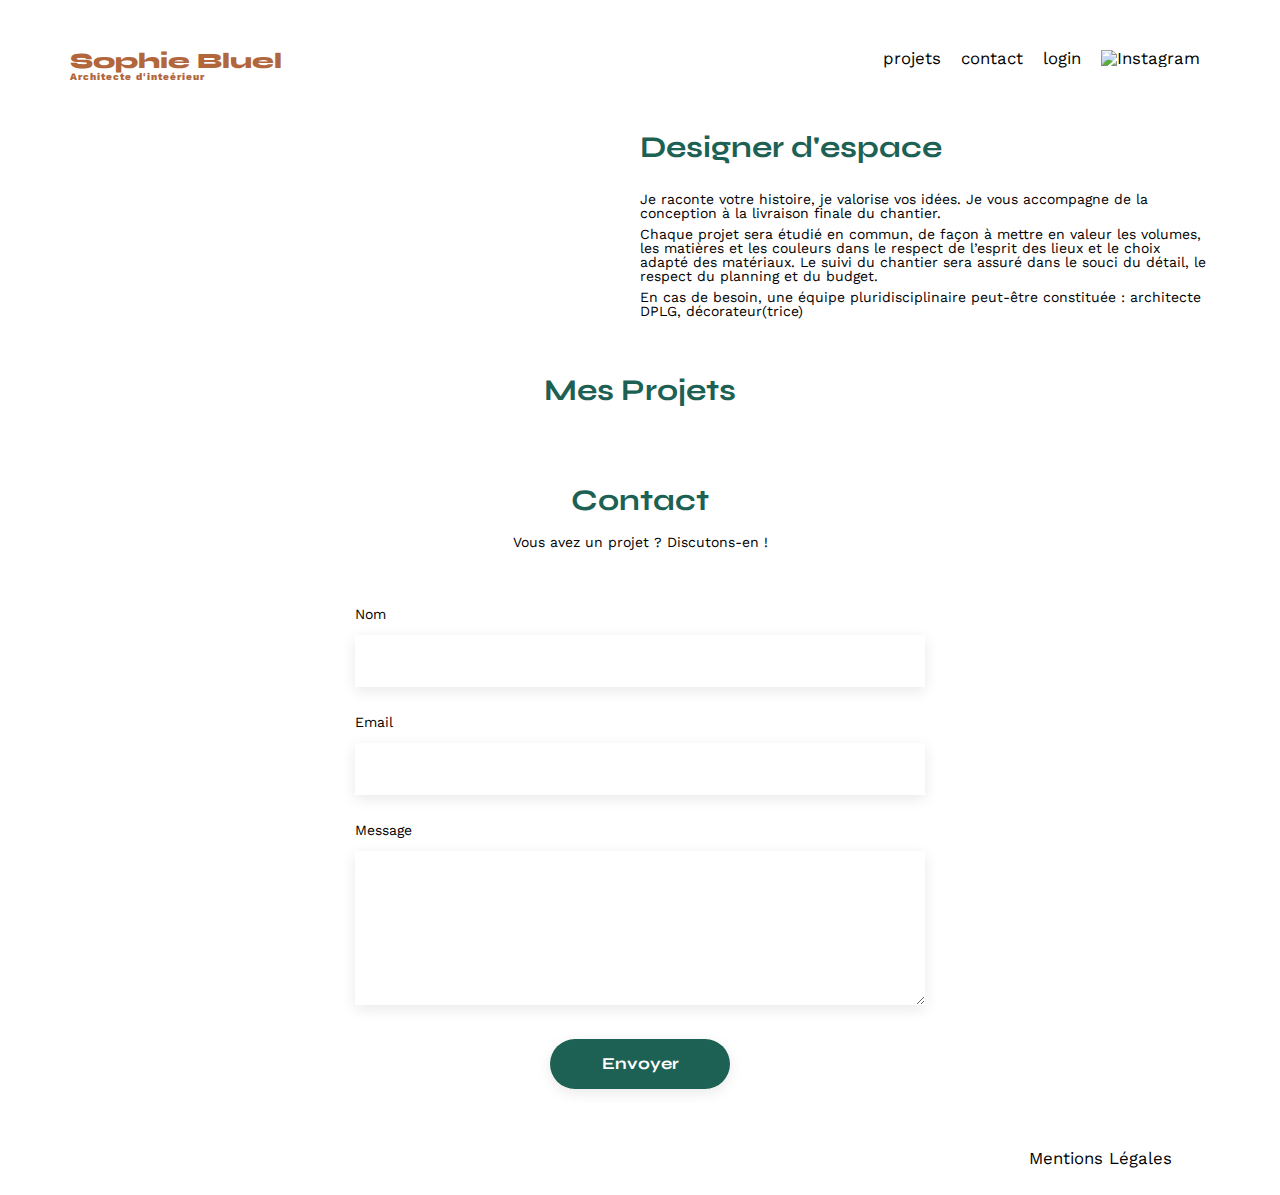
==== FrontEnd/index.html @ 7c037597 "mise en place de l'index.html" ====
<!DOCTYPE html>
<html lang="fr">
<head>
	<meta charset="UTF-8">
	<title>Sophie Bluel - Architecte d'intérieur</title>
	<meta name="viewport" content="width=device-width, initial-scale=1.0">
	<link rel="preconnect" href="https://fonts.googleapis.com">
	<link rel="preconnect" href="https://fonts.gstatic.com" crossorigin>
	<link href="https://fonts.googleapis.com/css2?family=Syne:wght@700;800&family=Work+Sans&display=swap" rel="stylesheet">
	<meta name="description" content="">
	<link rel="stylesheet" href="./assets/style.css">
</head>
<body>
<header>
	<h1>Sophie Bluel <span>Architecte d'inteérieur</span></h1>
	<nav>
		<ul>
			<li>projets</li>
			<li>contact</li>
			<li>login</li>
			<li><img src="./assets/icons/instagram.png" alt="Instagram"></li>
		</ul>
	</nav>
</header>
<main>
	<section id="introduction">
		<figure>
			<img src="./assets/images/sophie-bluel.png" alt="">
		</figure>
		<article>
			<h2>Designer d'espace</h2>
			<p>Je raconte votre histoire, je valorise vos idées. Je vous accompagne de la conception à la livraison finale du chantier.</p>
			<p>Chaque projet sera étudié en commun, de façon à mettre en valeur les volumes, les matières et les couleurs dans le respect de l’esprit des lieux et le choix adapté des matériaux. Le suivi du chantier sera assuré dans le souci du détail, le respect du planning et du budget.</p>
			<p>En cas de besoin, une équipe pluridisciplinaire peut-être constituée : architecte DPLG, décorateur(trice)</p>
		</article>
	</section>
	<section id="portfolio">
		<h2>Mes Projets</h2>
		<div class="filtres">
		</div>
		<div class="gallery">
		</div>
	</section>
	<section id="contact">
		<h2>Contact</h2>
		<p>Vous avez un projet ? Discutons-en !</p>
		<form action="#" method="post">
			<label for="name">Nom</label>
			<input type="text" name="name" id="name">
			<label for="email">Email</label>
			<input type="email" name="email" id="email">
			<label for="message">Message</label>
			<textarea name="message" id="message" cols="30" rows="10"></textarea>
			<input type="submit" value="Envoyer">
		</form>
	</section>
</main>

<footer>
	<nav>
		<ul>
			<li>Mentions Légales</li>
		</ul>
	</nav>
</footer>
<script  src="./assets/index.js"></script>
</body>
</html>
---- FrontEnd/assets/style.css ----
/* http://meyerweb.com/eric/tools/css/reset/
   v2.0 | 20110126
   License: none (public domain)
*/

html, body, div, span, applet, object, iframe,
h1, h2, h3, h4, h5, h6, p, blockquote, pre,
a, abbr, acronym, address, big, cite, code,
del, dfn, em, img, ins, kbd, q, s, samp,
small, strike, strong, sub, sup, tt, var,
b, u, i, center,
dl, dt, dd, ol, ul, li,
fieldset, form, label, legend,
table, caption, tbody, tfoot, thead, tr, th, td,
article, aside, canvas, details, embed,
figure, figcaption, footer, header, hgroup,
menu, nav, output, ruby, section, summary,
time, mark, audio, video {
	margin: 0;
	padding: 0;
	border: 0;
	font-size: 100%;
	font: inherit;
	vertical-align: baseline;
}
/* HTML5 display-role reset for older browsers */
article, aside, details, figcaption, figure,
footer, header, hgroup, menu, nav, section {
	display: block;
}
body {
	line-height: 1;
}
ol, ul {
	list-style: none;
}
blockquote, q {
	quotes: none;
}
blockquote:before, blockquote:after,
q:before, q:after {
	content: '';
	content: none;
}
table {
	border-collapse: collapse;
	border-spacing: 0;
}
/** end reset css**/
body {
	max-width: 1140px;
	margin:auto;
	font-family: 'Work Sans' ;
	font-size: 14px;
}
header {
	display: flex;
	justify-content: space-between;
	margin: 50px 0
}
section {
	margin: 50px 0
}

h1{
	display: flex;
	flex-direction: column;
	font-family: 'Syne';
	font-size: 22px;
	font-weight: 800;
	color: #B1663C
}

h1 > span {
	font-family: 'Work Sans';
	font-size:10px;
	letter-spacing: 0.1em;
;
}

h2{
	font-family: 'Syne';
	font-weight: 700;
	font-size: 30px;
	color: #1D6154
}
nav ul {
	display: flex;
	align-items: center;
	list-style-type: none;

}
nav li {
	padding: 0 10px;
	font-size: 1.2em;
}

li:hover {
	color: #B1663C;
}
#introduction {
	display: flex;
	align-items: center;
}
#introduction figure {
	flex: 1
}
#introduction img {
	display: block;
	margin: auto;
	width: 80%;
}

#introduction article {
	flex: 1
}
#introduction h2 {
	margin-bottom: 1em;
}

#introduction p {
	margin-bottom: 0.5em;
}
#portfolio h2 {
	text-align: center;
	margin-bottom: 1em;
}

/**Ajout des filtres**/
.filtres {
	display: flex;
	flex-direction: row;
	justify-content: center;
	font-size: 16px;
}
.filtresborder:hover {
	background-color: #1D6154;
	color: #fff;
}
.filtresborder{
	border: 1px solid #1D6154;
	border-radius: 60px;
	margin-right: 10px;
	padding :9px 30px;
	margin-bottom: 51px;
	cursor: pointer;
	background-color: #fff;
	color: #1D6154;
	font-family: 'Syne';
	font-size: 16px;

}
/**/

.gallery {
	width: 100%;
	display: grid;
	grid-template-columns: 1fr 1fr 1fr;
	grid-column-gap: 20px;
	grid-row-gap: 20px;
}

.gallery img {
	width: 100%;

}
#contact {
	width: 50%;
margin: auto;
}
#contact > * {
	text-align: center;

}
#contact h2{
	margin-bottom: 20px;
}
#contact form {
	text-align: left;
	margin-top:30px;
	display: flex;
	flex-direction: column;
}

#contact input {
	height: 50px;
	font-size: 1.2em;
	border: none;
	box-shadow: 0px 4px 14px rgba(0, 0, 0, 0.09);
}
#contact label {
	margin: 2em 0 1em 0;
}
#contact textarea {
	border: none;
	box-shadow: 0px 4px 14px rgba(0, 0, 0, 0.09);
}

input[type="submit"]{
	font-family: 'Syne';
	font-weight: 700;
	color: white;
	background-color: #1D6154;
	margin : 2em auto ;
	width: 180px;
	text-align: center;
	border-radius: 60px ;
}

footer nav ul {
	display: flex;
	justify-content: flex-end;
	margin: 2em
}
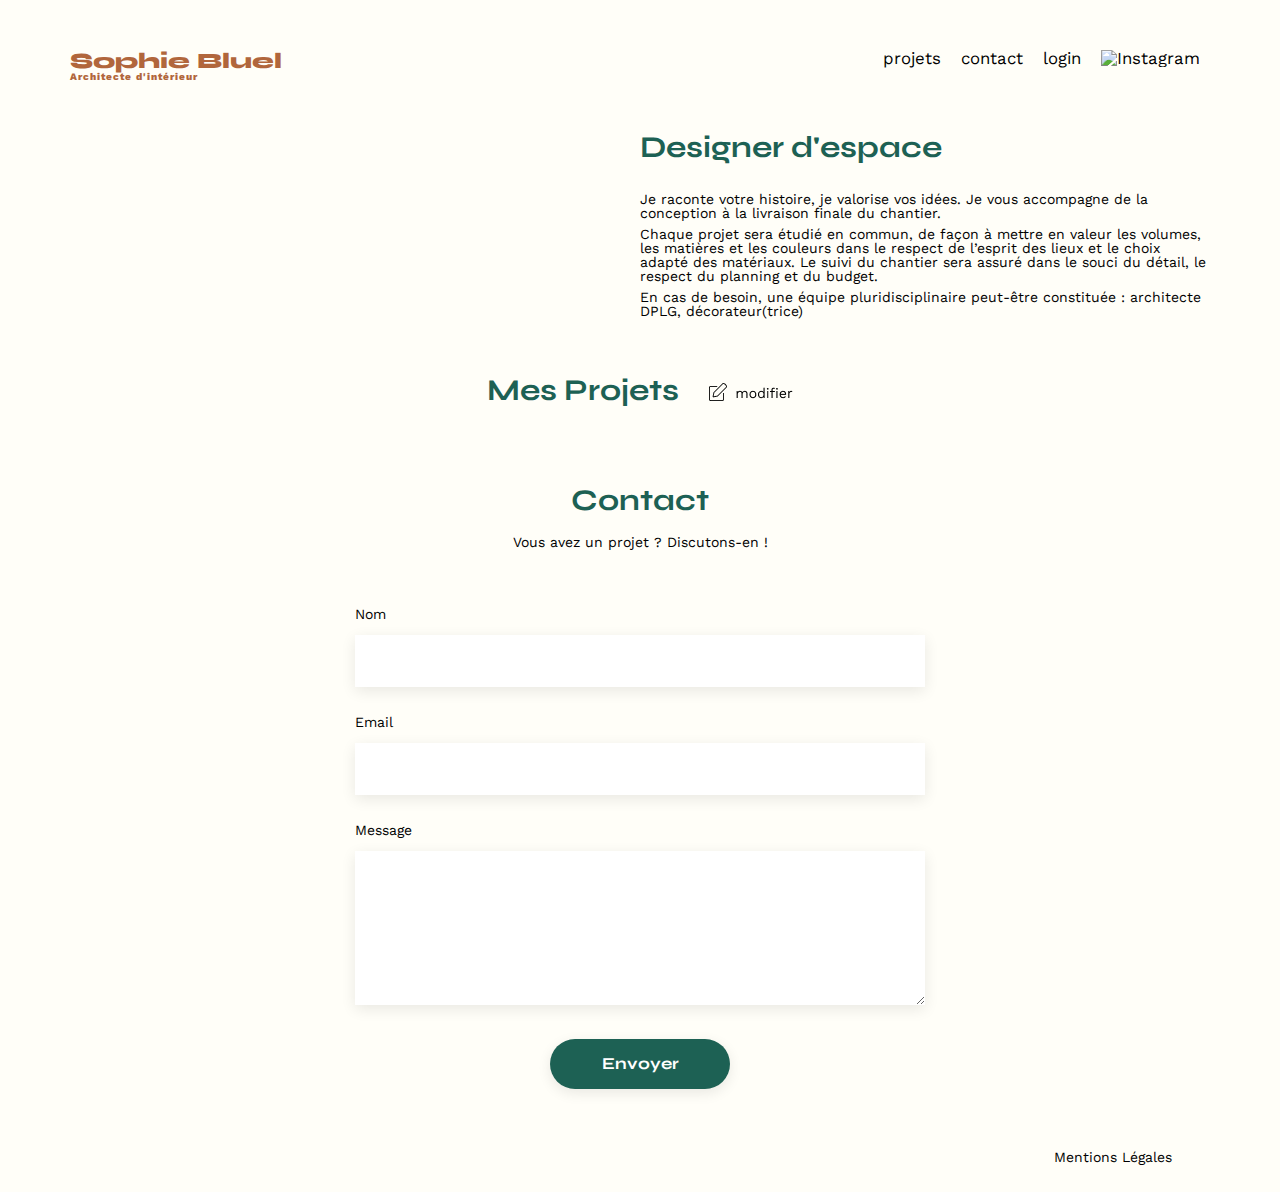
==== commit 9eddc668: "Ajout d'un fichier pour les filtres" ====
--- a/FrontEnd/index.html
+++ b/FrontEnd/index.html
@@ -1,68 +1,129 @@
 <!DOCTYPE html>
 <html lang="fr">
+
 <head>
 	<meta charset="UTF-8">
 	<title>Sophie Bluel - Architecte d'intérieur</title>
 	<meta name="viewport" content="width=device-width, initial-scale=1.0">
 	<link rel="preconnect" href="https://fonts.googleapis.com">
 	<link rel="preconnect" href="https://fonts.gstatic.com" crossorigin>
-	<link href="https://fonts.googleapis.com/css2?family=Syne:wght@700;800&family=Work+Sans&display=swap" rel="stylesheet">
+	<link href="https://fonts.googleapis.com/css2?family=Syne:wght@700;800&family=Work+Sans&display=swap"
+		rel="stylesheet">
 	<meta name="description" content="">
 	<link rel="stylesheet" href="./assets/style.css">
 </head>
+
 <body>
-<header>
-	<h1>Sophie Bluel <span>Architecte d'inteérieur</span></h1>
-	<nav>
-		<ul>
-			<li>projets</li>
-			<li>contact</li>
-			<li>login</li>
-			<li><img src="./assets/icons/instagram.png" alt="Instagram"></li>
-		</ul>
-	</nav>
-</header>
-<main>
-	<section id="introduction">
-		<figure>
-			<img src="./assets/images/sophie-bluel.png" alt="">
-		</figure>
-		<article>
-			<h2>Designer d'espace</h2>
-			<p>Je raconte votre histoire, je valorise vos idées. Je vous accompagne de la conception à la livraison finale du chantier.</p>
-			<p>Chaque projet sera étudié en commun, de façon à mettre en valeur les volumes, les matières et les couleurs dans le respect de l’esprit des lieux et le choix adapté des matériaux. Le suivi du chantier sera assuré dans le souci du détail, le respect du planning et du budget.</p>
-			<p>En cas de besoin, une équipe pluridisciplinaire peut-être constituée : architecte DPLG, décorateur(trice)</p>
-		</article>
-	</section>
-	<section id="portfolio">
-		<h2>Mes Projets</h2>
-		<div class="filtres">
-		</div>
-		<div class="gallery">
-		</div>
-	</section>
-	<section id="contact">
-		<h2>Contact</h2>
-		<p>Vous avez un projet ? Discutons-en !</p>
-		<form action="#" method="post">
-			<label for="name">Nom</label>
-			<input type="text" name="name" id="name">
-			<label for="email">Email</label>
-			<input type="email" name="email" id="email">
-			<label for="message">Message</label>
-			<textarea name="message" id="message" cols="30" rows="10"></textarea>
-			<input type="submit" value="Envoyer">
-		</form>
-	</section>
-</main>
+	<div class="modale_container" style="display: none;">
+		<div class="modale_overlay"></div>
+		<dialog>
+			<div class="icon_close_position">
+				<img class="icon_close" src="./assets/icons/close-svgrepo-com 1.png" alt="icon close">
+			</div>
+			<p class="galerie_photo">Galerie photo</p>
+			<div class="modal_gallery">
+			</div>
+			<div class="modale_button_supp">
+				<hr>
+				<button class="modal_button buttonAdd">Ajouter une photo</button>
+				<a class="modal_delete" href="#">Supprimer la photo</a>
+			</div>
+		</dialog>
+	</div>
+	<div class="modaleAdd_container" style="display: none;">
+		<div class="modale2_overlay"></div>
+		<dialog>
+			<div class="icon_close__flêche_position">
+				<img class="arrow" src="./assets/icons/arrow-left.png" alt="flêche gauche">
+				<img class="icon_close" id="close" src="./assets/icons/close-svgrepo-com 1.png" alt="icon close">
+			</div>
+			<p class="galerie_photo">Ajout photo</p>
+			<form id="modale" class="modale_Form" method="post" enctype="multipart/form-data">
+				<div class="addPictures" class="image_container">
+					<img id="imagePreview" src="#" alt="">
+					<img id="imageModale" src="./assets/icons/picture-svgrepo-com 1 (1).png" alt="photo">
+					<div class="parent-div" id="input_image_container">
+						<button>+ Ajouter photo</button>
+						<input class="file" type="file" id="file" name="photo">
+						<p class="maxMo">jpg, png : 4mo max</p>
+					</div>
+				</div>
+				<div class="modaleFormModale">
+					<label for="title">Titre</label>
+					<input class="modale_text" type="text" id="title" name="title">
+				</div>
+				<div class="modaleFormModale">
+					<label for="categorie">Catégorie</label>
+					<select id="categorie" type="text">
+					</select>
+				</div>
+				<hr>
+				<input class="modal_add_button" type="submit" value="Valider">
+			</form>
+		</dialog>
+	</div>
 
-<footer>
-	<nav>
-		<ul>
-			<li>Mentions Légales</li>
-		</ul>
-	</nav>
-</footer>
-<script  src="./assets/index.js"></script>
+	<header>
+		<h1>Sophie Bluel <span>Architecte d'intérieur</span></h1>
+		<nav>
+			<ul>
+				<li>projets</li>
+				<li>contact</li>
+				<li id="btnlogin"><a href="./login.html">login</a></li>
+				<li id="logout" class="hide"><a href="#">logout</a></li>
+				<li><img src="./assets/icons/instagram.png" alt="Instagram"></li>
+			</ul>
+		</nav>
+	</header>
+	<main>
+		<section id="introduction">
+			<figure>
+				<img src="./assets/images/sophie-bluel.png" alt="">
+			</figure>
+			<article>
+				<h2>Designer d'espace</h2>
+				<p>Je raconte votre histoire, je valorise vos idées. Je vous accompagne de la conception à la livraison
+					finale du chantier.</p>
+				<p>Chaque projet sera étudié en commun, de façon à mettre en valeur les volumes, les matières et les
+					couleurs dans le respect de l’esprit des lieux et le choix adapté des matériaux. Le suivi du
+					chantier sera assuré dans le souci du détail, le respect du planning et du budget.</p>
+				<p>En cas de besoin, une équipe pluridisciplinaire peut-être constituée : architecte DPLG,
+					décorateur(trice)</p>
+			</article>
+		</section>
+		<section id="portfolio">
+			<div class="modification">
+				<h2>Mes Projets</h2>
+				<a href="#"><img class="modification_icon" src="./assets/icons/Group 6.png" alt="icon modifié"></a>
+			</div>
+			<div class="filtres">
+			</div>
+			<div class="gallery">
+			</div>
+		</section>
+		<section id="contact">
+			<h2>Contact</h2>
+			<p>Vous avez un projet ? Discutons-en !</p>
+			<form id="sendContact" action="#" method="post">
+				<label for="name">Nom</label>
+				<input type="text" name="name" id="name">
+				<label for="email">Email</label>
+				<input type="email" name="email" id="email">
+				<label for="message">Message</label>
+				<textarea name="message" id="message" cols="30" rows="10"></textarea>
+				<input type="submit" value="Envoyer">
+			</form>
+		</section>
+	</main>
+
+	<footer>
+		<nav>
+			<ul>
+				<li>Mentions Légales</li>
+			</ul>
+		</nav>
+	</footer>
+	<script type="module" src="./assets/index.js"></script>
 </body>
-</html>
+
+</html>--- a/FrontEnd/assets/style.css
+++ b/FrontEnd/assets/style.css
@@ -52,6 +52,8 @@
 	margin:auto;
 	font-family: 'Work Sans' ;
 	font-size: 14px;
+	background: #FFFEF8;
+
 }
 header {
 	display: flex;
@@ -88,11 +90,20 @@
 	display: flex;
 	align-items: center;
 	list-style-type: none;
-
-}
+}
+
+nav ul a {
+	text-decoration: none;
+	color: black;
+}
+
 nav li {
 	padding: 0 10px;
 	font-size: 1.2em;
+}
+
+nav li img {
+	width: 25px;
 }
 
 li:hover {
@@ -125,7 +136,252 @@
 	text-align: center;
 	margin-bottom: 1em;
 }
-
+.position_image{
+	display: grid;
+}
+
+.modification {
+	display: flex;
+	justify-content: center;
+}
+.modification_icon {
+	margin-left: 30px;
+	margin-top: 8px;
+}
+
+.modale_container{
+	color:#fff;
+	width: 100%;
+	position: absolute;
+	top: 0;
+	left: 0;
+	height: 100%;
+}
+.modale_overlay{
+	width: 100%;
+	background: #0000004D;
+	position: fixed;
+	top: 0;
+	left: 0;
+	height: 100%;
+	cursor: pointer;
+}
+.modale2_overlay{
+	width: 100%;
+	background: #0000004D;
+	position: fixed;
+	top: 0;
+	left: 0;
+	height: 100%;
+	cursor: pointer;
+}
+.modaleAdd_container{
+	color: #fff;
+	width: 100%;
+	background: #0000004D;
+	position: absolute;
+	top: 0;
+	left: 0;
+	height: 3521px;
+}
+
+.modale_button_supp{
+	display: flex;
+	flex-direction: column;
+	margin-bottom: 30px;
+	align-items: center;
+}
+.modal_add_button{
+	border: 1px solid #A7A7A7;
+	color: #fff;
+	background: #A7A7A7;
+	border-radius: 60px;
+	padding :9px 30px;
+	margin-top: 50px;
+	margin-bottom: 20px;
+	align-items: center;
+	width: 237px;
+	font-family: 'Syne';
+}
+.modale_green{
+	background: #1D6154;
+}
+dialog {
+	width: 630px;
+	height: 731px;
+	flex-direction: column;
+	display: flex;
+	justify-content: space-between;
+	margin-top: 526px;
+	color: #fff;
+	border-radius: 10px;
+	padding-top: 30px;
+	padding-left: 30px;
+	padding-right: 30px;
+	
+}
+.galerie_photo{
+	text-align: center;
+	font-size: 26px;
+	font-family: 'Work Sans';
+}
+dialog p {
+	font-size: 12px;
+	color: black;
+}
+
+dialog::backdrop {
+	background: #0000004D;
+
+}
+.modal_button {
+	cursor: pointer;
+	border: 1px solid #1D6154;
+	color: #fff;
+	background: #1D6154;
+	border-radius: 60px;
+	padding :9px 30px;
+	margin-top: 50px;
+	margin-bottom: 20px;
+	align-items: center;
+	width: 237px;
+	font-family: 'Syne';
+}
+.modal_delete{
+	text-align: center;
+	color: red;
+	text-decoration: none;
+}
+
+.icon_close {
+	width: 24px;
+	cursor: pointer;
+}
+.icon_close_position{
+	display: flex;
+	justify-content: flex-end;
+}
+.icon_close__flêche_position{
+	display: flex;
+	justify-content: space-between;
+}
+.image_modal{
+	width: 90%;
+}
+
+.modal_gallery{
+	display: grid;
+	grid-template-columns: 1fr 1fr 1fr 1fr 1fr;
+	grid-row-gap: 20px;
+	margin-left: 105px;
+	margin-right: 79px;
+}
+.icon_delete{
+	cursor: pointer;
+	position: absolute;
+	margin-top: 5px;
+	margin-left: 37px;
+}
+.icon_move{
+	cursor: pointer;
+	position: absolute;
+	margin-top: 5px;
+	margin-left: 37px;
+	opacity: 0;
+}
+.position_image:hover .icon_move{
+	opacity: 1;
+
+}
+dialog hr {
+	border: none;
+  color: #B3B3B3;
+  width: 420px;
+  height: 0px;
+  border: 1px solid #B3B3B3;
+  left: 510px;
+  top: 1229px;
+}
+
+.modale_text{
+	height: 51px;
+	width: 420px;
+	color: black;
+	box-shadow: 0px 4px 14px 0px #00000017;
+	border: none;
+}
+#modale select{
+	height: 51px;
+	width: 420px;
+	color: black;
+	box-shadow: 0px 4px 14px 0px #00000017;
+	border: none;
+	background: #fff;
+	font-family: 'Work Sans';
+}
+
+#modale label {
+	color: black;
+	margin-bottom: 10px;
+}
+.modaleFormModale {
+	display: flex;
+	flex-direction: column;
+	text-align: left;
+	margin-bottom: 30px;
+}
+.modale_Form{
+	display: flex;
+	flex-direction: column;
+	align-items: center;
+	margin-top: 60px;
+}
+.addPictures{
+	width: 420px;
+    height: 173px;
+	margin-bottom: 35px;
+	background: #E8F1F6;
+	display: flex;
+	justify-content: space-evenly;
+	flex-direction: column;
+	align-items: center;
+
+}
+#imageModale{
+	width: 58px;
+}
+.maxMo{
+	display: flex;
+	flex-direction: column;
+	align-items: center;
+	padding-top: 10px;
+	padding-bottom: 10px;
+}
+#imagePreview{
+	width: 129px;
+}
+.parent-div {
+	display: inline-block;
+	position: relative;
+	overflow: hidden;
+}
+.parent-div input[type=file] {
+	left: 0;
+	top: 0;
+	opacity: 0;
+	position: absolute;
+	font-size: 90px;
+}
+#modale button {
+	cursor: pointer;
+	height: 36px;
+	width: 173px;
+	border-radius: 50px;
+	border: none;
+	color:#306685;
+	font-family: 'Work Sans';
+	background: #CBD6DC;
+}
 /**Ajout des filtres**/
 .filtres {
 	display: flex;
@@ -164,9 +420,78 @@
 	width: 100%;
 
 }
+
+/* Affichage des photos*/
+.active  {
+	display: flex;
+	background: #1D6154;
+	color: #fff;
+}
+.hide {
+	display: none;
+}
+
+/* Login*/
+#login {
+	display: flex;
+	justify-content: center;
+	flex-direction: column;
+	text-align: center;
+}
+
+.loginForm {
+	display: flex;
+	flex-direction: column;
+	align-items: center;
+	margin-top: 60px;
+}
+
+.loginFormEmail {
+	display: flex;
+	flex-direction: column;
+	width: 375px;
+	text-align: left;
+	margin-bottom: 30px;
+}
+
+#login input {
+	height: 39px;
+	box-shadow: 0px 4px 14px rgba(0, 0, 0, 0.09);
+	border:none;
+	background: #fff;
+}
+
+#login label {
+	margin-bottom: 6px;
+}
+
+#login button {
+	background: #1D6154;
+	color: #fff;
+	border: 1px solid #1D6154;
+	border-radius: 60px;
+	margin-right: 10px;
+	padding :9px 30px;
+}
+
+#login a {
+	color: #3D3D3D;
+	margin-top: 30px;
+}
+
+#errorEmail{
+	color: red;
+	margin-top: 8px;
+}
+
+#errorPassword {
+	margin-top: 8px;
+	color: red;
+	padding: 0 
+	}
 #contact {
 	width: 50%;
-margin: auto;
+	margin: auto;
 }
 #contact > * {
 	text-align: center;
@@ -196,7 +521,7 @@
 	box-shadow: 0px 4px 14px rgba(0, 0, 0, 0.09);
 }
 
-input[type="submit"]{
+#sendContact input[type="submit"]{
 	font-family: 'Syne';
 	font-weight: 700;
 	color: white;
@@ -213,3 +538,7 @@
 	margin: 2em
 }
 
+footer nav li {
+	font-size: 14px;
+
+}
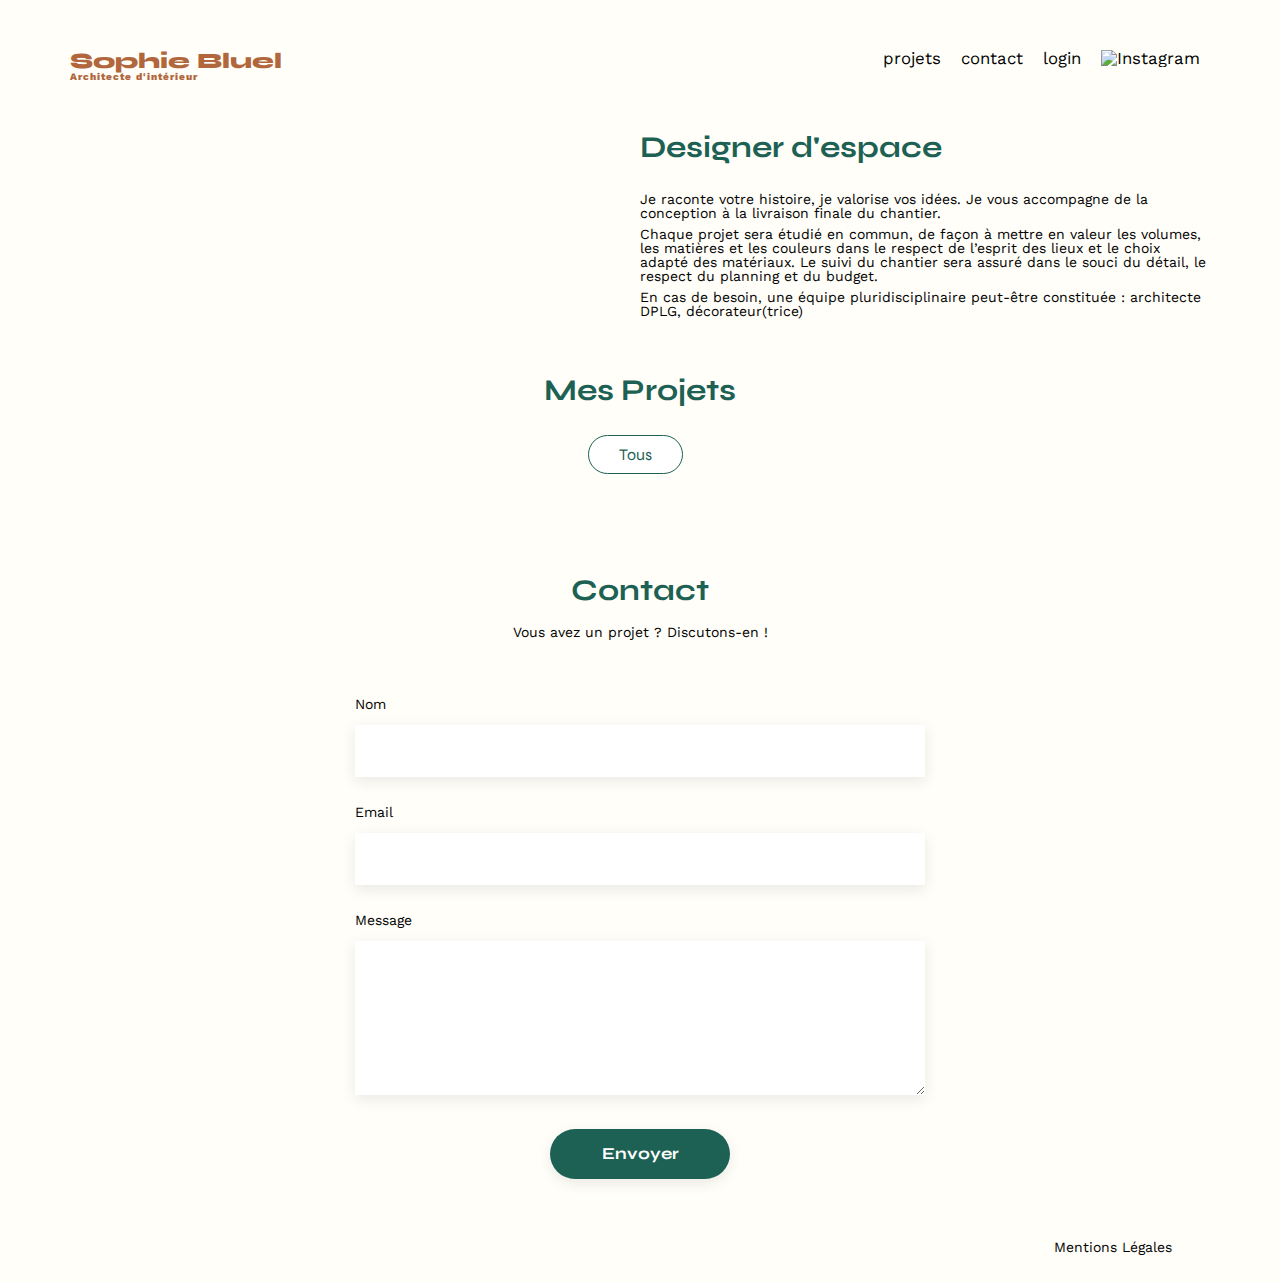
==== commit c911b964: "Modifications" ====
--- a/FrontEnd/index.html
+++ b/FrontEnd/index.html
@@ -10,55 +10,81 @@
 	<link href="https://fonts.googleapis.com/css2?family=Syne:wght@700;800&family=Work+Sans&display=swap"
 		rel="stylesheet">
 	<meta name="description" content="">
-	<link rel="stylesheet" href="./assets/style.css">
+	<link rel="stylesheet" href="./assets/style/style.css">
 </head>
 
 <body>
 	<div class="modale_container" style="display: none;">
-		<div class="modale_overlay"></div>
+		<div class="modale_overlay">
+			
+		</div>
+
 		<dialog>
 			<div class="icon_close_position">
-				<img class="icon_close" src="./assets/icons/close-svgrepo-com 1.png" alt="icon close">
+				<img class="icon_close" src="./assets/icons/close-svgrepo-com1.png" alt="icon close">
 			</div>
+
 			<p class="galerie_photo">Galerie photo</p>
+
 			<div class="modal_gallery">
+
 			</div>
-			<div class="modale_button_supp">
+
+			<div class="modale_supp">
 				<hr>
+
 				<button class="modal_button buttonAdd">Ajouter une photo</button>
+
 				<a class="modal_delete" href="#">Supprimer la photo</a>
 			</div>
 		</dialog>
 	</div>
+
 	<div class="modaleAdd_container" style="display: none;">
 		<div class="modale2_overlay"></div>
+
 		<dialog>
 			<div class="icon_close__flêche_position">
 				<img class="arrow" src="./assets/icons/arrow-left.png" alt="flêche gauche">
-				<img class="icon_close" id="close" src="./assets/icons/close-svgrepo-com 1.png" alt="icon close">
+
+				<img class="icon_close" id="close" src="./assets/icons/close-svgrepo-com1.png" alt="icon close">
 			</div>
+
 			<p class="galerie_photo">Ajout photo</p>
-			<form id="modale" class="modale_Form" method="post" enctype="multipart/form-data">
-				<div class="addPictures" class="image_container">
+
+			<form id="form-add-work" class="modale_Form" method="post">
+				<div class="addPictures image_container">
 					<img id="imagePreview" src="#" alt="">
-					<img id="imageModale" src="./assets/icons/picture-svgrepo-com 1 (1).png" alt="photo">
+
+					<img id="imageModale" src="./assets/icons/picture-svgrepo-com1(1).png" alt="photo">
+
 					<div class="parent-div" id="input_image_container">
+
 						<button>+ Ajouter photo</button>
-						<input class="file" type="file" id="file" name="photo">
+
+						<input class="file" type="file" id="file" name="image">
+
 						<p class="maxMo">jpg, png : 4mo max</p>
 					</div>
 				</div>
+
 				<div class="modaleFormModale">
 					<label for="title">Titre</label>
+
 					<input class="modale_text" type="text" id="title" name="title">
 				</div>
+
 				<div class="modaleFormModale">
 					<label for="categorie">Catégorie</label>
-					<select id="categorie" type="text">
+
+					<select id="categorie" name="category">
+
 					</select>
 				</div>
+
 				<hr>
-				<input class="modal_add_button" type="submit" value="Valider">
+
+				<button id="button_submit" class="modal_add_button" type="submit" disabled="disabled">Valider</button>
 			</form>
 		</dialog>
 	</div>
@@ -68,9 +94,13 @@
 		<nav>
 			<ul>
 				<li>projets</li>
+
 				<li>contact</li>
+
 				<li id="btnlogin"><a href="./login.html">login</a></li>
+
 				<li id="logout" class="hide"><a href="#">logout</a></li>
+
 				<li><img src="./assets/icons/instagram.png" alt="Instagram"></li>
 			</ul>
 		</nav>
@@ -94,13 +124,19 @@
 		<section id="portfolio">
 			<div class="modification">
 				<h2>Mes Projets</h2>
-				<a href="#"><img class="modification_icon" src="./assets/icons/Group 6.png" alt="icon modifié"></a>
+
+				<a href="#"><img class="modification_icon hide" src="./assets/icons/Group6.png" alt="icon modifié"></a>
 			</div>
+
 			<div class="filtres">
+
 			</div>
+
 			<div class="gallery">
+
 			</div>
 		</section>
+
 		<section id="contact">
 			<h2>Contact</h2>
 			<p>Vous avez un projet ? Discutons-en !</p>
@@ -123,7 +159,7 @@
 			</ul>
 		</nav>
 	</footer>
-	<script type="module" src="./assets/index.js"></script>
+	<script type="module" src="./assets/js/index.js"></script>
 </body>
 
 </html>--- a/FrontEnd/assets/style/style.css
+++ b/FrontEnd/assets/style/style.css
@@ -0,0 +1,210 @@
+@import "./Authentification.css";
+@import "./modale-add-work.css";
+@import "./modale-delete-work.css";
+@import "./filters.css";
+/* http://meyerweb.com/eric/tools/css/reset/
+   v2.0 | 20110126
+   License: none (public domain)
+*/
+
+html, body, div, span, applet, object, iframe,
+h1, h2, h3, h4, h5, h6, p, blockquote, pre,
+a, abbr, acronym, address, big, cite, code,
+del, dfn, em, img, ins, kbd, q, s, samp,
+small, strike, strong, sub, sup, tt, var,
+b, u, i, center,
+dl, dt, dd, ol, ul, li,
+fieldset, form, label, legend,
+table, caption, tbody, tfoot, thead, tr, th, td,
+article, aside, canvas, details, embed,
+figure, figcaption, footer, header, hgroup,
+menu, nav, output, ruby, section, summary,
+time, mark, audio, video {
+	margin: 0;
+	padding: 0;
+	border: 0;
+	font-size: 100%;
+	font: inherit;
+	vertical-align: baseline;
+}
+/* HTML5 display-role reset for older browsers */
+article, aside, details, figcaption, figure,
+footer, header, hgroup, menu, nav, section {
+	display: block;
+}
+body {
+	line-height: 1;
+}
+ol, ul {
+	list-style: none;
+}
+blockquote, q {
+	quotes: none;
+}
+blockquote:before, blockquote:after,
+q:before, q:after {
+	content: '';
+	content: none;
+}
+table {
+	border-collapse: collapse;
+	border-spacing: 0;
+}
+/** end reset css**/
+body {
+	max-width: 1140px;
+	margin:auto;
+	font-family: 'Work Sans' ;
+	font-size: 14px;
+	background: #FFFEF8;
+
+}
+header {
+	display: flex;
+	justify-content: space-between;
+	margin: 50px 0
+}
+section {
+	margin: 50px 0
+}
+
+h1{
+	display: flex;
+	flex-direction: column;
+	font-family: 'Syne';
+	font-size: 22px;
+	font-weight: 800;
+	color: #B1663C
+}
+
+h1 > span {
+	font-family: 'Work Sans';
+	font-size:10px;
+	letter-spacing: 0.1em;
+;
+}
+
+h2{
+	font-family: 'Syne';
+	font-weight: 700;
+	font-size: 30px;
+	color: #1D6154
+}
+nav ul {
+	display: flex;
+	align-items: center;
+	list-style-type: none;
+}
+
+nav ul a {
+	text-decoration: none;
+	color: black;
+}
+
+nav li {
+	padding: 0 10px;
+	font-size: 1.2em;
+}
+
+nav li img {
+	width: 25px;
+}
+
+li:hover {
+	color: #B1663C;
+}
+#introduction {
+	display: flex;
+	align-items: center;
+}
+#introduction figure {
+	flex: 1
+}
+#introduction img {
+	display: block;
+	margin: auto;
+	width: 80%;
+}
+
+#introduction article {
+	flex: 1
+}
+#introduction h2 {
+	margin-bottom: 1em;
+}
+
+#introduction p {
+	margin-bottom: 0.5em;
+}
+#portfolio h2 {
+	text-align: center;
+	margin-bottom: 1em;
+}
+.modification {
+	display: flex;
+	justify-content: center;
+}
+.modification_icon {
+	margin-left: 30px;
+	margin-top: 8px;
+}
+.gallery {
+	width: 100%;
+	display: grid;
+	grid-template-columns: 1fr 1fr 1fr;
+	grid-column-gap: 20px;
+	grid-row-gap: 20px;
+}
+.gallery img {
+	width: 100%;
+}
+#contact {
+	width: 50%;
+	margin: auto;
+}
+#contact > * {
+	text-align: center;
+}
+#contact h2{
+	margin-bottom: 20px;
+}
+#contact form {
+	text-align: left;
+	margin-top:30px;
+	display: flex;
+	flex-direction: column;
+}
+#contact input {
+	height: 50px;
+	font-size: 1.2em;
+	border: none;
+	box-shadow: 0px 4px 14px rgba(0, 0, 0, 0.09);
+}
+#contact label {
+	margin: 2em 0 1em 0;
+}
+#contact textarea {
+	border: none;
+	box-shadow: 0px 4px 14px rgba(0, 0, 0, 0.09);
+}
+
+#sendContact input[type="submit"]{
+	font-family: 'Syne';
+	font-weight: 700;
+	color: white;
+	background-color: #1D6154;
+	margin : 2em auto ;
+	width: 180px;
+	text-align: center;
+	border-radius: 60px ;
+}
+
+footer nav ul {
+	display: flex;
+	justify-content: flex-end;
+	margin: 2em
+}
+
+footer nav li {
+	font-size: 14px;
+}
